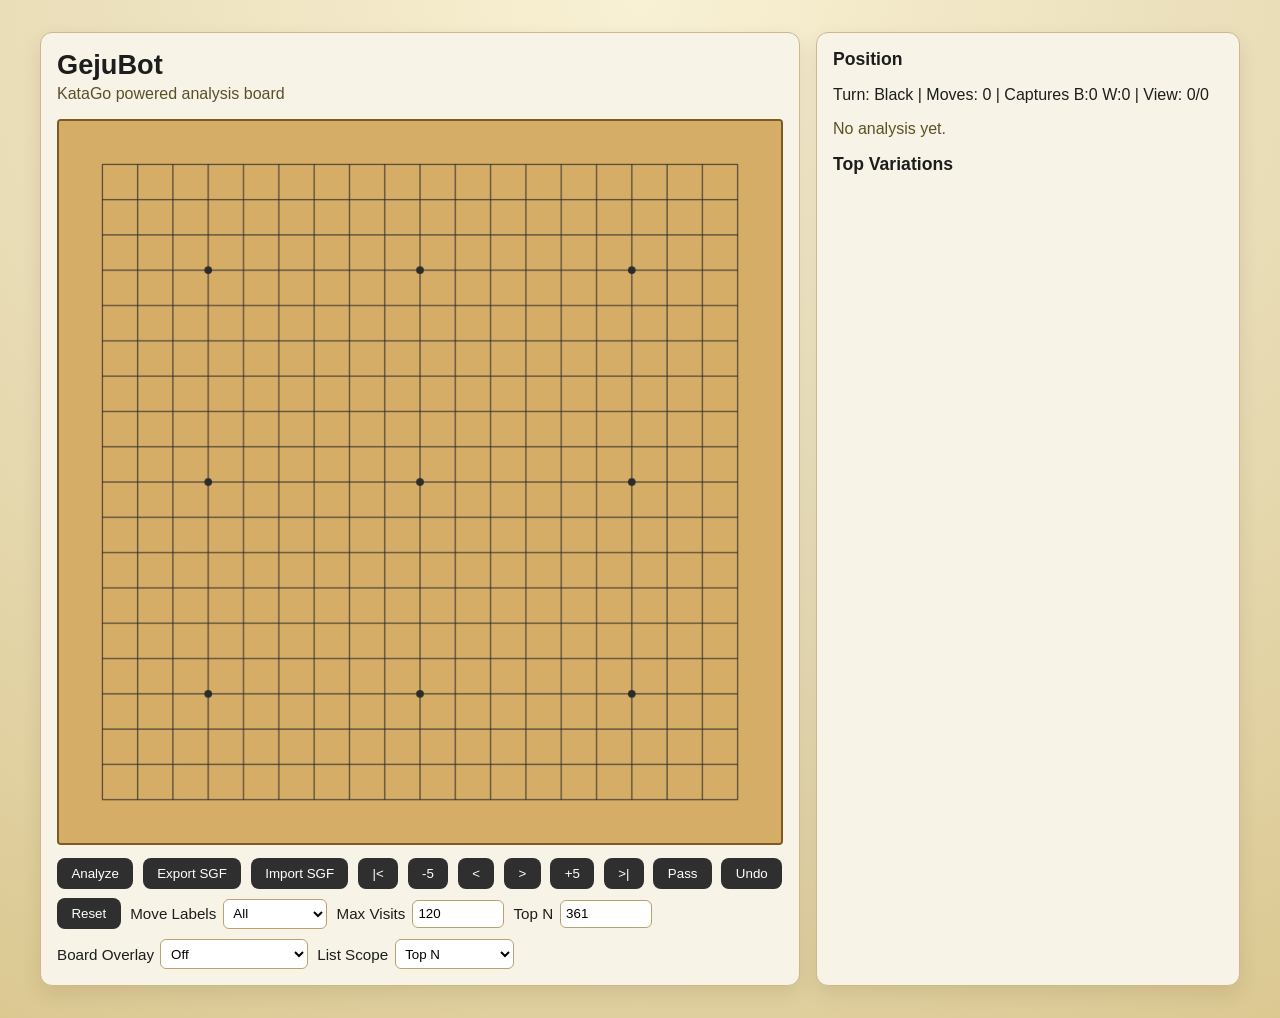
==== app/static/index.html @ 20845099 "Initial commit: GejuBot - AI-powered Go game analysis bot" ====
<!doctype html>
<html lang="en">
  <head>
    <meta charset="UTF-8" />
    <meta name="viewport" content="width=device-width, initial-scale=1.0" />
    <title>GejuBot</title>
    <link rel="stylesheet" href="./style.css" />
  </head>
  <body>
    <main class="layout">
      <section class="board-panel">
        <h1>GejuBot</h1>
        <p class="subtitle">KataGo powered analysis board</p>
        <canvas id="board" width="760" height="760" aria-label="go board"></canvas>
        <div class="toolbar">
          <button id="analyzeBtn" type="button">Analyze</button>
          <button id="exportSgfBtn" type="button">Export SGF</button>
          <button id="importSgfBtn" type="button">Import SGF</button>
          <button id="toStartBtn" type="button">|&lt;</button>
          <button id="back5Btn" type="button">-5</button>
          <button id="prevBtn" type="button">&lt;</button>
          <button id="nextBtn" type="button">&gt;</button>
          <button id="forward5Btn" type="button">+5</button>
          <button id="toEndBtn" type="button">&gt;|</button>
          <button id="passBtn" type="button">Pass</button>
          <button id="undoBtn" type="button">Undo</button>
          <button id="resetBtn" type="button">Reset</button>
          <label class="visits">
            Move Labels
            <select id="moveLabelMode">
              <option value="all">All</option>
              <option value="last5">Last 5</option>
              <option value="current">Current</option>
              <option value="lastMarker">Last Marker</option>
            </select>
          </label>
          <label class="visits">
            Max Visits
            <input id="visitsInput" type="number" value="120" min="1" max="10000" />
          </label>
          <label class="visits">
            Top N
            <input id="topNInput" type="number" value="10" min="1" max="400" />
          </label>
          <label class="visits">
            Board Overlay
            <select id="boardOverlayMode">
              <option value="off">Off</option>
              <option value="allHeatmap">All Points Heatmap</option>
            </select>
          </label>
          <label class="visits">
            List Scope
            <select id="listScopeMode">
              <option value="topN">Top N</option>
              <option value="all">All Candidates</option>
            </select>
          </label>
          <input id="sgfInput" type="file" accept=".sgf" hidden />
        </div>
      </section>

      <aside class="info-panel">
        <h2>Position</h2>
        <p id="status">Turn: Black</p>
        <p id="summary">No analysis yet.</p>
        <section id="heatLegend" class="heat-legend" hidden>
          <h3>Heatmap Legend</h3>
          <p id="heatLegendHint">Relative winrate scale for current position</p>
          <div class="legend-bar" aria-hidden="true"></div>
          <div class="legend-scale">
            <span id="heatLegendMin">-</span>
            <span id="heatLegendMid">-</span>
            <span id="heatLegendMax">-</span>
          </div>
          <div class="legend-notes">
            <span>Lower</span>
            <span>Higher</span>
          </div>
        </section>

        <h2>Top Variations</h2>
        <ol id="movesList"></ol>
      </aside>
    </main>

    <script src="./app.js" defer></script>
  </body>
</html>
---- app/static/style.css ----
:root {
  --bg: #efe6c8;
  --board: #d6ad67;
  --line: #2b2b2b;
  --panel: #f7f3e6;
  --text: #1d1d1d;
  --accent: #0a5f38;
}

* {
  box-sizing: border-box;
}

body {
  margin: 0;
  font-family: "Segoe UI", Tahoma, Geneva, Verdana, sans-serif;
  color: var(--text);
  background: radial-gradient(circle at top, #f9f1d4, #e9ddb7 55%, #dbc891);
}

.layout {
  width: min(1200px, 96vw);
  margin: 2rem auto;
  display: grid;
  grid-template-columns: minmax(320px, 760px) minmax(260px, 1fr);
  gap: 1rem;
}

.board-panel,
.info-panel {
  background: var(--panel);
  border: 1px solid #ccb98a;
  border-radius: 12px;
  padding: 1rem;
  box-shadow: 0 8px 20px rgba(61, 39, 10, 0.1);
}

h1 {
  margin: 0;
  font-size: 1.7rem;
}

h2 {
  margin: 0 0 0.5rem 0;
  font-size: 1.1rem;
}

.subtitle {
  margin-top: 0.25rem;
  color: #5b4f2a;
}

#board {
  width: 100%;
  max-width: 760px;
  aspect-ratio: 1 / 1;
  background: var(--board);
  border-radius: 4px;
  border: 2px solid #7c5b25;
  display: block;
}

.toolbar {
  margin-top: 0.8rem;
  display: flex;
  flex-wrap: wrap;
  gap: 0.6rem;
  align-items: center;
}

button {
  border: 0;
  border-radius: 8px;
  background: #2f2f2f;
  color: #fff;
  padding: 0.5rem 0.9rem;
  cursor: pointer;
}

button:hover {
  filter: brightness(1.1);
}

.visits {
  display: inline-flex;
  align-items: center;
  gap: 0.4rem;
  font-size: 0.95rem;
}

input[type="number"] {
  width: 92px;
  padding: 0.35rem;
  border: 1px solid #b7a271;
  border-radius: 6px;
}

select {
  padding: 0.35rem;
  border: 1px solid #b7a271;
  border-radius: 6px;
  background: #fff;
}

#summary {
  color: #5f4f24;
}

.heat-legend {
  margin: 0.7rem 0 1rem 0;
  padding: 0.65rem 0.7rem 0.75rem 0.7rem;
  border-radius: 10px;
  border: 1px solid #d3bf8c;
  background: linear-gradient(180deg, #f4e9c8, #eee1bc);
}

.heat-legend h3 {
  margin: 0;
  font-size: 0.95rem;
}

#heatLegendHint {
  margin: 0.25rem 0 0.45rem 0;
  font-size: 0.82rem;
  color: #5a4d2a;
}

.legend-bar {
  height: 13px;
  border-radius: 999px;
  border: 1px solid rgba(43, 43, 43, 0.35);
  background: linear-gradient(
    90deg,
    rgb(122, 0, 24) 0%,
    rgb(231, 76, 60) 22%,
    rgb(244, 208, 63) 50%,
    rgb(127, 211, 78) 72%,
    rgb(14, 143, 122) 100%
  );
  box-shadow: inset 0 1px 2px rgba(0, 0, 0, 0.2);
}

.legend-scale,
.legend-notes {
  display: grid;
  grid-template-columns: repeat(3, minmax(0, 1fr));
  font-size: 0.78rem;
  margin-top: 0.3rem;
}

.legend-scale {
  font-weight: 600;
}

.legend-scale span:nth-child(2),
.legend-notes span:nth-child(2) {
  text-align: center;
}

.legend-scale span:nth-child(3),
.legend-notes span:nth-child(3) {
  text-align: right;
}

.legend-notes {
  color: #6a5a31;
}

#movesList {
  margin: 0;
  padding-left: 1.25rem;
  display: grid;
  gap: 0.5rem;
  max-height: 62vh;
  overflow-y: auto;
}

#movesList li {
  background: #efe4c2;
  border: 1px solid #d0bc86;
  border-radius: 8px;
  padding: 0.5rem;
}

.move-line {
  font-weight: 600;
}

.pv-line {
  margin-top: 0.2rem;
  font-size: 0.9rem;
  color: #4f4421;
  word-break: break-word;
}

@media (max-width: 900px) {
  .layout {
    grid-template-columns: 1fr;
  }
}
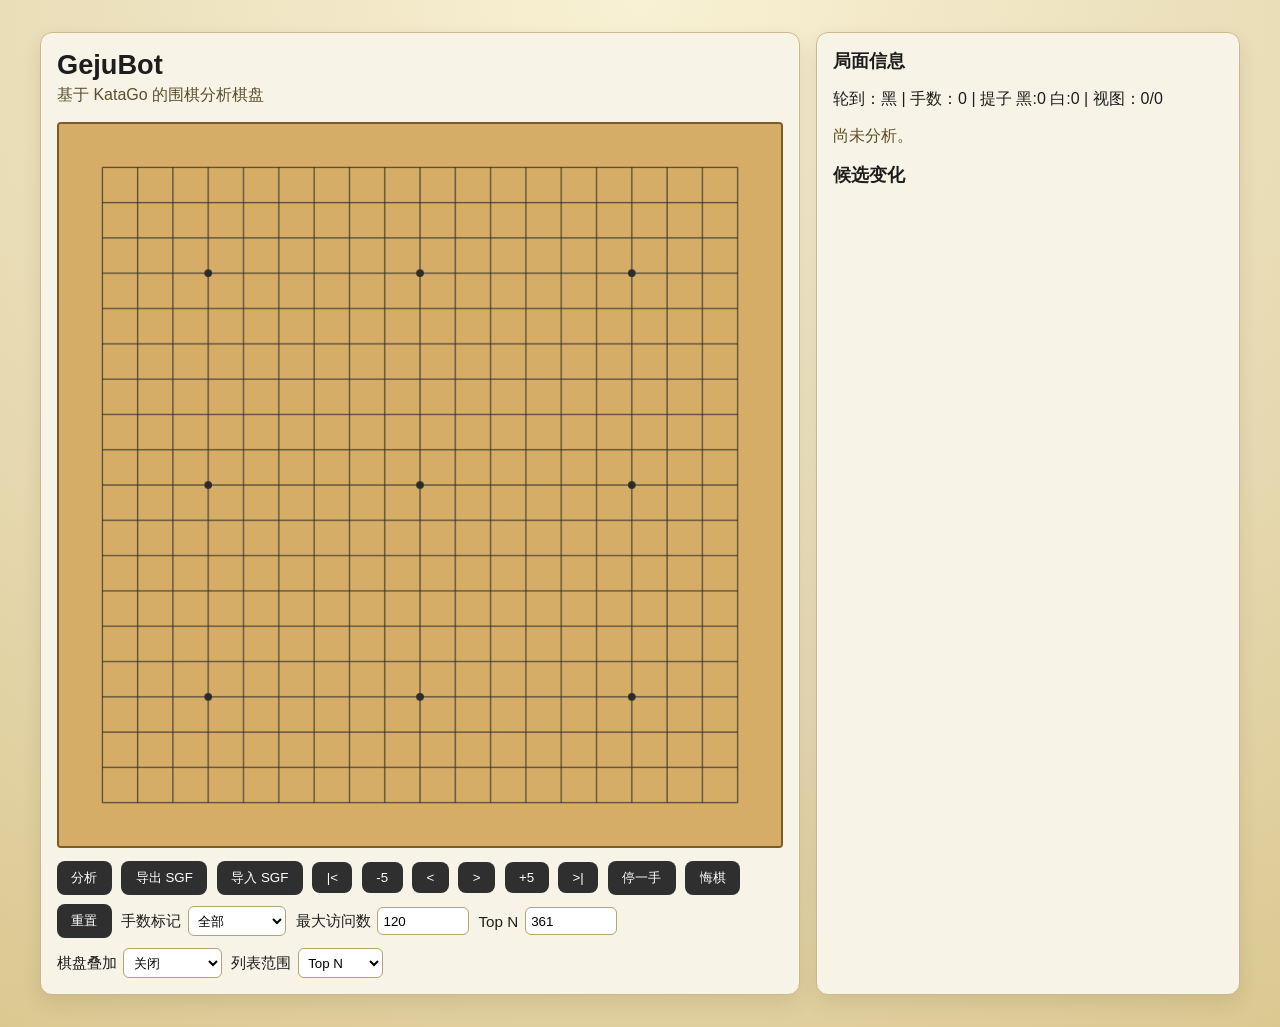
==== commit ced48585: "Localize UI text to Chinese" ====
--- a/app/static/index.html
+++ b/app/static/index.html
@@ -1,41 +1,41 @@
 <!doctype html>
-<html lang="en">
+<html lang="zh-CN">
   <head>
     <meta charset="UTF-8" />
     <meta name="viewport" content="width=device-width, initial-scale=1.0" />
-    <title>GejuBot</title>
+    <title>GejuBot 围棋分析</title>
     <link rel="stylesheet" href="./style.css" />
   </head>
   <body>
     <main class="layout">
       <section class="board-panel">
         <h1>GejuBot</h1>
-        <p class="subtitle">KataGo powered analysis board</p>
-        <canvas id="board" width="760" height="760" aria-label="go board"></canvas>
+        <p class="subtitle">基于 KataGo 的围棋分析棋盘</p>
+        <canvas id="board" width="760" height="760" aria-label="围棋棋盘"></canvas>
         <div class="toolbar">
-          <button id="analyzeBtn" type="button">Analyze</button>
-          <button id="exportSgfBtn" type="button">Export SGF</button>
-          <button id="importSgfBtn" type="button">Import SGF</button>
+          <button id="analyzeBtn" type="button">分析</button>
+          <button id="exportSgfBtn" type="button">导出 SGF</button>
+          <button id="importSgfBtn" type="button">导入 SGF</button>
           <button id="toStartBtn" type="button">|&lt;</button>
           <button id="back5Btn" type="button">-5</button>
           <button id="prevBtn" type="button">&lt;</button>
           <button id="nextBtn" type="button">&gt;</button>
           <button id="forward5Btn" type="button">+5</button>
           <button id="toEndBtn" type="button">&gt;|</button>
-          <button id="passBtn" type="button">Pass</button>
-          <button id="undoBtn" type="button">Undo</button>
-          <button id="resetBtn" type="button">Reset</button>
+          <button id="passBtn" type="button">停一手</button>
+          <button id="undoBtn" type="button">悔棋</button>
+          <button id="resetBtn" type="button">重置</button>
           <label class="visits">
-            Move Labels
+            手数标记
             <select id="moveLabelMode">
-              <option value="all">All</option>
-              <option value="last5">Last 5</option>
-              <option value="current">Current</option>
-              <option value="lastMarker">Last Marker</option>
+              <option value="all">全部</option>
+              <option value="last5">最近 5 手</option>
+              <option value="current">当前手</option>
+              <option value="lastMarker">仅最后标记</option>
             </select>
           </label>
           <label class="visits">
-            Max Visits
+            最大访问数
             <input id="visitsInput" type="number" value="120" min="1" max="10000" />
           </label>
           <label class="visits">
@@ -43,17 +43,17 @@
             <input id="topNInput" type="number" value="10" min="1" max="400" />
           </label>
           <label class="visits">
-            Board Overlay
+            棋盘叠加
             <select id="boardOverlayMode">
-              <option value="off">Off</option>
-              <option value="allHeatmap">All Points Heatmap</option>
+              <option value="off">关闭</option>
+              <option value="allHeatmap">全点热力图</option>
             </select>
           </label>
           <label class="visits">
-            List Scope
+            列表范围
             <select id="listScopeMode">
               <option value="topN">Top N</option>
-              <option value="all">All Candidates</option>
+              <option value="all">全部候选</option>
             </select>
           </label>
           <input id="sgfInput" type="file" accept=".sgf" hidden />
@@ -61,12 +61,12 @@
       </section>
 
       <aside class="info-panel">
-        <h2>Position</h2>
-        <p id="status">Turn: Black</p>
-        <p id="summary">No analysis yet.</p>
+        <h2>局面信息</h2>
+        <p id="status">轮到：黑</p>
+        <p id="summary">尚未分析。</p>
         <section id="heatLegend" class="heat-legend" hidden>
-          <h3>Heatmap Legend</h3>
-          <p id="heatLegendHint">Relative winrate scale for current position</p>
+          <h3>热力图图例</h3>
+          <p id="heatLegendHint">当前局面的相对胜率刻度</p>
           <div class="legend-bar" aria-hidden="true"></div>
           <div class="legend-scale">
             <span id="heatLegendMin">-</span>
@@ -74,16 +74,20 @@
             <span id="heatLegendMax">-</span>
           </div>
           <div class="legend-notes">
-            <span>Lower</span>
-            <span>Higher</span>
+            <span>较低</span>
+            <span>较高</span>
           </div>
         </section>
 
-        <h2>Top Variations</h2>
+        <h2>候选变化</h2>
         <ol id="movesList"></ol>
       </aside>
     </main>
 
+    <script>
+      // Optional: set this to an external API endpoint, e.g. "https://api.example.com".
+      window.GEJUBOT_API_BASE = window.GEJUBOT_API_BASE || "";
+    </script>
     <script src="./app.js" defer></script>
   </body>
 </html>
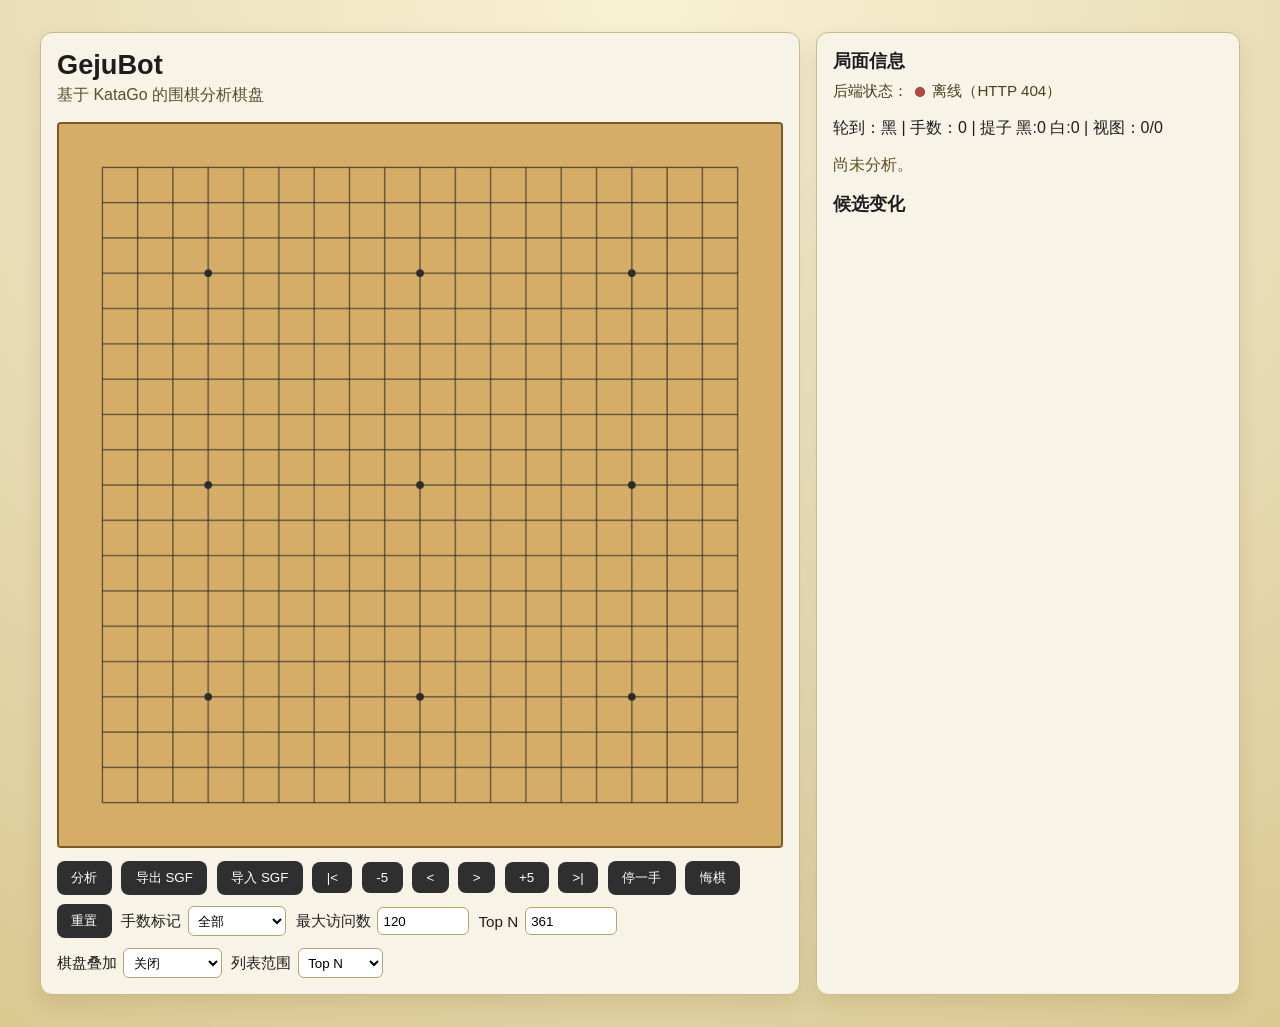
==== commit 6230cbf9: "Add backend health status indicator" ====
--- a/app/static/index.html
+++ b/app/static/index.html
@@ -62,6 +62,11 @@
 
       <aside class="info-panel">
         <h2>局面信息</h2>
+        <p class="backend-status">
+          后端状态：
+          <span id="backendStatusDot" class="status-dot status-checking" aria-hidden="true"></span>
+          <span id="backendStatusText">检查中...</span>
+        </p>
         <p id="status">轮到：黑</p>
         <p id="summary">尚未分析。</p>
         <section id="heatLegend" class="heat-legend" hidden>
--- a/app/static/style.css
+++ b/app/static/style.css
@@ -104,6 +104,35 @@
 
 #summary {
   color: #5f4f24;
+}
+
+.backend-status {
+  margin: 0.15rem 0 0.45rem 0;
+  display: flex;
+  align-items: center;
+  gap: 0.45rem;
+  color: #4b3f1f;
+  font-size: 0.95rem;
+}
+
+.status-dot {
+  width: 10px;
+  height: 10px;
+  border-radius: 999px;
+  display: inline-block;
+  box-shadow: 0 0 0 1px rgba(0, 0, 0, 0.15) inset;
+}
+
+.status-online {
+  background: #1b9c4b;
+}
+
+.status-offline {
+  background: #b84a3f;
+}
+
+.status-checking {
+  background: #c28d2c;
 }
 
 .heat-legend {
